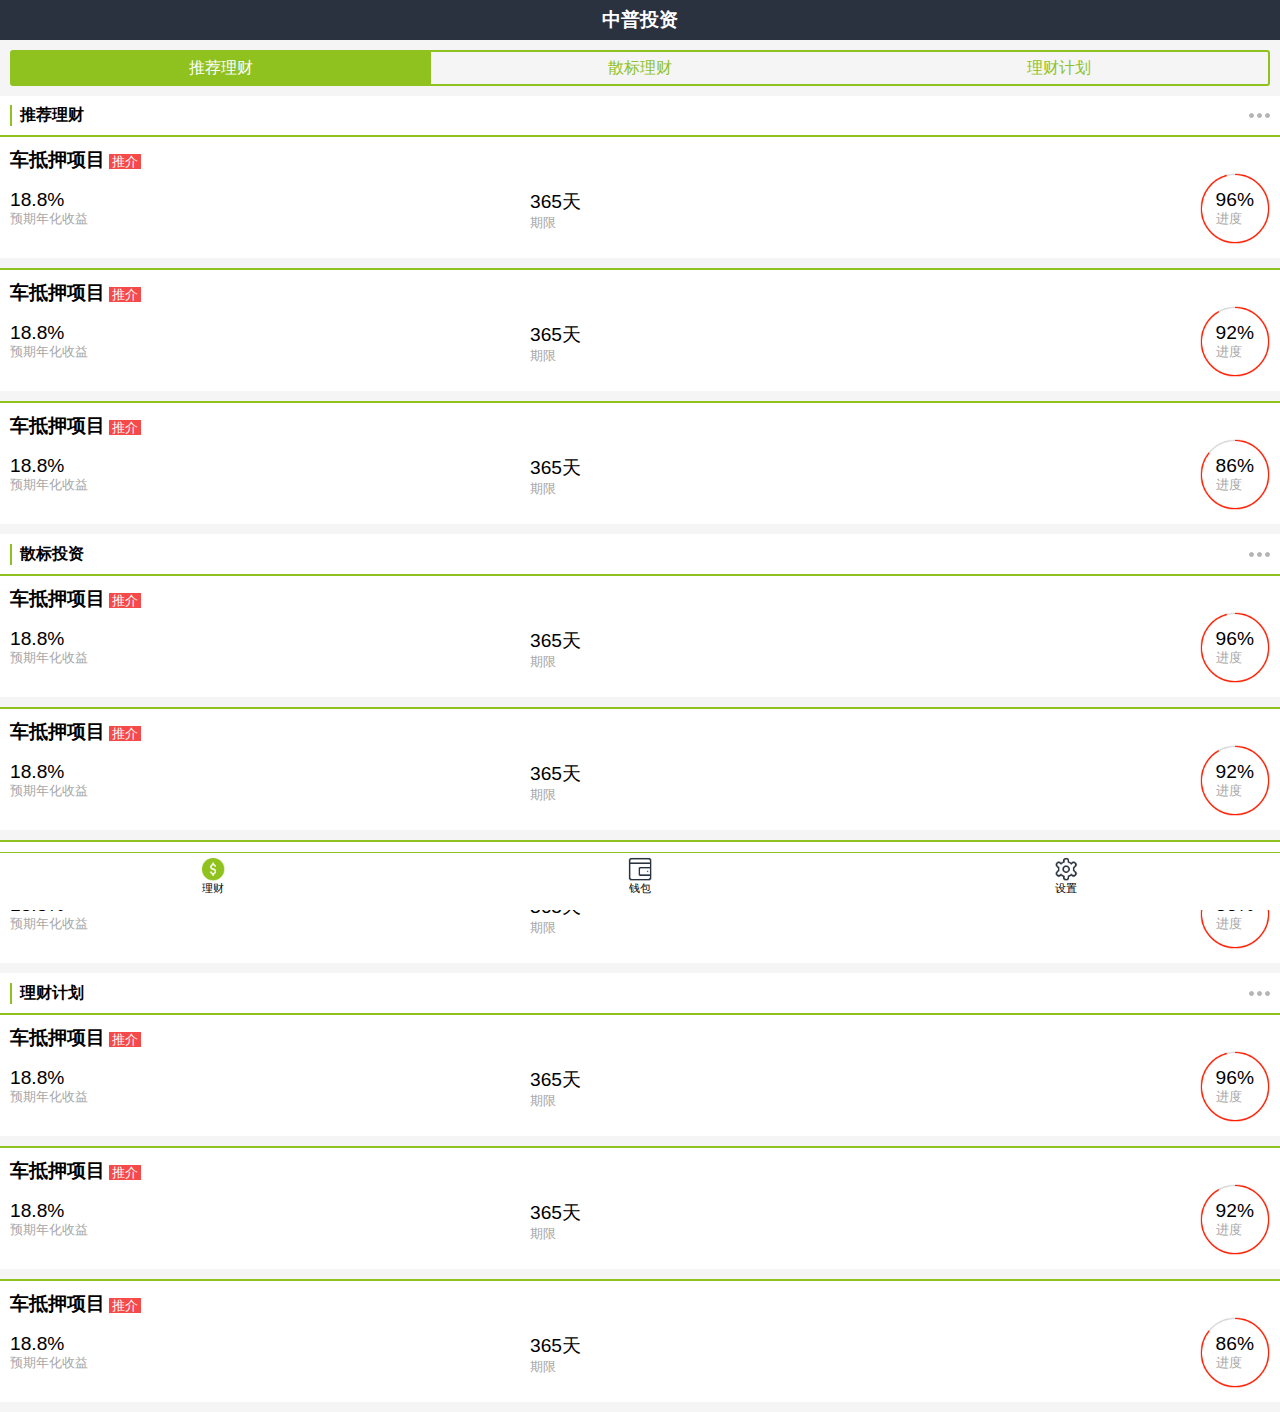
==== index.html @ 055b8732 "P2P理财产品H5页面-列表页和订购详情页" ====
<!DOCTYPE html>
<html>

	<head>
		<meta charset="utf-8" />
		<meta name="viewport" content="width=device-width,initial-scale=1,minimum-scale=1,maximum-scale=1,user-scalable=no" />
		<title>中普投资</title>
		<link rel="stylesheet" type="text/css" href="css/init-mobi.css"/>
		<link rel="stylesheet" type="text/css" href="css/resources.css"/>
		<style>
			.xc-bar-nav{ background-color: #2a323f;}
			.xc-bar-nav .xc-title{color: #fff;}
			.xc-container{padding-bottom: 44px;}
			.xc-table-view-cell{padding: 0; border-top: solid 2px #8fc21f; border-bottom: solid 10px #f5f5f5;}
			.xc-bar-tab{border-top: solid 1px #8fc21f; background-color: #fff;}
			
			/* nav */
			.topbar{top: 40px; height: auto; padding: 10px; background-color: #f5f5f5;}
			#nav{display: table; width: 100%; border: solid 2px #8fc21f; border-radius: 3px;}
			#nav li{display:table-cell;}
			#nav li a{display: block; height: 2em; line-height: 2em; text-align:center; color: #8fc21f; overflow:hidden;}
			#nav li a:hover{text-decoration: none; color:#dedede;}
			#nav li.xc-current a{background:#8fc21f; color:#fff;}
			
			/* container */
			#container{margin-bottom: 40px;}
			.section{margin-bottom: -95px; padding: 100px 0 0;}
			.section-bar-nav{margin-top: 5px; height: 30px; padding: 0 10px;}
			.section-title{font-size: 1em; padding-left: 8px; border-left: solid 2px #8fc21f;}
			.section-more{margin-top: 8px; width: 21px; height: 5px;}
			.xc-table-view-cell a{display: block; padding: 10px;}
			.xc-table-view-cell a:active{background-color: #f5f5f5;}
			
			.pro-title{}
			.pro-title h3{display: inline-block;}
			.rcmd{font-size: 0.8em; padding: 0 0.2em; background-color: #f64a4a; color: #fff;}
			.para{overflow: hidden;}
			.para-group{padding: 1em;}
			.para-group:first-child{padding-left: 0; width: 40%;}
			.para-group:last-child{position: relative;}
			.para-group canvas{width: 100%; height: 100%; position: absolute; left: 0; top: 0;}
			.para-v{font-size: 1.2em;}
			.para-k{font-size: 0.8em; color: #a7a7a7;}
			
			/*bottom-tab*/
			.xc-bar-tab{bottom: -0.6em;}
			.xc-tab-item{position: relative; top: -0.3em; -webkit-transform: scale(0.7); transform: scale(0.7);} 
			.xc-tab-item .xc-icon{width: 2em; height: 2em;}			
		</style>
	</head>

	<body>
		
		<header class="xc-bar xc-bar-nav">
			<h1 class="xc-title">中普投资</h1>
		</header>
		
		<div class="xc-container">
			<div class="xc-bar topbar">
				<nav id="nav" class="xc-segmented-control">
					<li class="xc-current"><a class="xc-control-item" href="#section_1">推荐理财</a></li>
					<li><a href="#section_2">散标理财</a></li>
					<li><a href="#section_3">理财计划</a></li>
				</nav>
			</div>
			
			<div id="container" class="xc-segmented-content">
				<div class="xc-control-content section" id="section_1">
					<div class="section-bar-nav">
						<h2 class="fl section-title">推荐理财</h2>
						<a class="fr xc-icon icon-more section-more"></a>
					</div>
					<ul class="xc-table-view pro-list">
						<li class="xc-table-view-cell">
							<a class="pro-item" href="#">
								<div class="pro-title">
									<h3>车抵押项目</h3>
									<em class="rcmd">推介</em>
								</div>
								<div class="para">
									<div class="fl para-group">
										<p class="para-v">18.8%</p>
										<p class="para-k">预期年化收益</p>
									</div>
									<div class="fl para-group">
										<p class="para-v">365天</p>
										<p class="para-k">期限</p>
									</div>
									<div class="fr para-group">
										<p class="para-v">96%</p>
										<p class="para-k">进度</p>
										<canvas width="100" height="100" data-percent = "0.96"></canvas>
									</div>
								</div>
							</a>
						</li>
						<li class="xc-table-view-cell">
							<a class="pro-item" href="#">
								<div class="pro-title">
									<h3>车抵押项目</h3>
									<em class="rcmd">推介</em>
								</div>
								<div class="para">
									<div class="fl para-group">
										<p class="para-v">18.8%</p>
										<p class="para-k">预期年化收益</p>
									</div>
									<div class="fl para-group">
										<p class="para-v">365天</p>
										<p class="para-k">期限</p>
									</div>
									<div class="fr para-group">
										<p class="para-v">92%</p>
										<p class="para-k">进度</p>
										<canvas width="100" height="100" data-percent = "0.92"></canvas>
									</div>
								</div>
							</a>
						</li>
						<li class="xc-table-view-cell">
							<a class="pro-item" href="#">
								<div class="pro-title">
									<h3>车抵押项目</h3>
									<em class="rcmd">推介</em>
								</div>
								<div class="para">
									<div class="fl para-group">
										<p class="para-v">18.8%</p>
										<p class="para-k">预期年化收益</p>
									</div>
									<div class="fl para-group">
										<p class="para-v">365天</p>
										<p class="para-k">期限</p>
									</div>
									<div class="fr para-group">
										<p class="para-v">86%</p>
										<p class="para-k">进度</p>
										<canvas width="100" height="100" data-percent = "0.86"></canvas>
									</div>
								</div>
							</a>
						</li>
					</ul>
				</div>
				<div class="xc-control-content section" id="section_2">
					<div class="section-bar-nav">
						<h2 class="fl section-title">散标投资</h2>
						<a class="fr xc-icon icon-more section-more"></a>
					</div>
					<ul class="xc-table-view pro-list">
						<li class="xc-table-view-cell">
							<a class="pro-item" href="#">
								<div class="pro-title">
									<h3>车抵押项目</h3>
									<em class="rcmd">推介</em>
								</div>
								<div class="para">
									<div class="fl para-group">
										<p class="para-v">18.8%</p>
										<p class="para-k">预期年化收益</p>
									</div>
									<div class="fl para-group">
										<p class="para-v">365天</p>
										<p class="para-k">期限</p>
									</div>
									<div class="fr para-group">
										<p class="para-v">96%</p>
										<p class="para-k">进度</p>
										<canvas width="100" height="100" data-percent = "0.96"></canvas>
									</div>
								</div>
							</a>
						</li>
						<li class="xc-table-view-cell">
							<a class="pro-item" href="#">
								<div class="pro-title">
									<h3>车抵押项目</h3>
									<em class="rcmd">推介</em>
								</div>
								<div class="para">
									<div class="fl para-group">
										<p class="para-v">18.8%</p>
										<p class="para-k">预期年化收益</p>
									</div>
									<div class="fl para-group">
										<p class="para-v">365天</p>
										<p class="para-k">期限</p>
									</div>
									<div class="fr para-group">
										<p class="para-v">92%</p>
										<p class="para-k">进度</p>
										<canvas width="100" height="100" data-percent = "0.92"></canvas>
									</div>
								</div>
							</a>
						</li>
						<li class="xc-table-view-cell">
							<a class="pro-item" href="#">
								<div class="pro-title">
									<h3>车抵押项目</h3>
									<em class="rcmd">推介</em>
								</div>
								<div class="para">
									<div class="fl para-group">
										<p class="para-v">18.8%</p>
										<p class="para-k">预期年化收益</p>
									</div>
									<div class="fl para-group">
										<p class="para-v">365天</p>
										<p class="para-k">期限</p>
									</div>
									<div class="fr para-group">
										<p class="para-v">86%</p>
										<p class="para-k">进度</p>
										<canvas width="100" height="100" data-percent = "0.86"></canvas>
									</div>
								</div>
							</a>
						</li>
					</ul>
				</div>
				<div class="xc-control-content section" id="section_3">
				<div class="section-bar-nav">
						<h2 class="fl section-title">理财计划</h2>
						<a class="fr xc-icon icon-more section-more"></a>
					</div>
					<ul class="xc-table-view pro-list">
						<li class="xc-table-view-cell">
							<a class="pro-item" href="#">
								<div class="pro-title">
									<h3>车抵押项目</h3>
									<em class="rcmd">推介</em>
								</div>
								<div class="para">
									<div class="fl para-group">
										<p class="para-v">18.8%</p>
										<p class="para-k">预期年化收益</p>
									</div>
									<div class="fl para-group">
										<p class="para-v">365天</p>
										<p class="para-k">期限</p>
									</div>
									<div class="fr para-group">
										<p class="para-v">96%</p>
										<p class="para-k">进度</p>
										<canvas width="100" height="100" data-percent = "0.96"></canvas>
									</div>
								</div>
							</a>
						</li>
						<li class="xc-table-view-cell">
							<a class="pro-item" href="#">
								<div class="pro-title">
									<h3>车抵押项目</h3>
									<em class="rcmd">推介</em>
								</div>
								<div class="para">
									<div class="fl para-group">
										<p class="para-v">18.8%</p>
										<p class="para-k">预期年化收益</p>
									</div>
									<div class="fl para-group">
										<p class="para-v">365天</p>
										<p class="para-k">期限</p>
									</div>
									<div class="fr para-group">
										<p class="para-v">92%</p>
										<p class="para-k">进度</p>
										<canvas width="100" height="100" data-percent = "0.92"></canvas>
									</div>
								</div>
							</a>
						</li>
						<li class="xc-table-view-cell">
							<a class="pro-item" href="#">
								<div class="pro-title">
									<h3>车抵押项目</h3>
									<em class="rcmd">推介</em>
								</div>
								<div class="para">
									<div class="fl para-group">
										<p class="para-v">18.8%</p>
										<p class="para-k">预期年化收益</p>
									</div>
									<div class="fl para-group">
										<p class="para-v">365天</p>
										<p class="para-k">期限</p>
									</div>
									<div class="fr para-group">
										<p class="para-v">86%</p>
										<p class="para-k">进度</p>
										<canvas width="100" height="100" data-percent = "0.86"></canvas>
									</div>
								</div>
							</a>
						</li>
					</ul>
				</div>
			</div>
		</div>
		
		<nav class="xc-bar xc-bar-tab">
			<a class="xc-tab-item" href="#">
				<i class="xc-icon icon-coin on"></i>
				<span class="xc-tab-label">理财</span>
			</a>
			<a class="xc-tab-item" href="#">
				<i class="xc-icon icon-purse"></i>
				<span class="xc-tab-label">钱包</span>
			</a>
			<a class="xc-tab-item" href="#">
				<i class="xc-icon icon-setting"></i>
				<span class="xc-tab-label">设置</span>
			</a>
		</nav>
		<script src="js/jquery-1.7.1.min.js" type="text/javascript" charset="utf-8"></script>
		<script src="js/jquery.scrollTo.js" type="text/javascript" charset="utf-8"></script>
		<script src="js/jq.nav.min.js" type="text/javascript" charset="utf-8"></script>
		<script type="text/javascript">
			$(function(){
				//带环状百分比的参数组
				var paraGroup = document.querySelectorAll(".para-group");
				console.log(paraGroup);
				init();
				
				function init(){
					bind();
					showPies();
					
					$('#nav').onePageNav({
						currentClass: 'xc-current',
						filter: ':not(.external)',
						scrollThreshold: 0.25
					}); 
				}
				
				function bind(){
					
				}
				
				//页面加载完成后跑一遍这个函数，根据canvas上的data-percent为每个canvas刷环状图
				function showPies(){
					var cvs, ctx, r, percent;
						
					[].forEach.call(paraGroup, function(o, i, arr){
						console.log(o, i);
						cvs = o.querySelector("canvas");
						
						if (cvs){
							ctx = cvs.getContext('2d');
							r = cvs.width / 2;
							percent = cvs.dataset.percent;
							endAngle = Math.PI * (  2 * percent - 0.5 );
							
							ctx.beginPath(); 
							ctx.arc(r, r, r - 2, -Math.PI*0.5, Math.PI*1.5, false); 
							ctx.lineWidth = 2.0; 
							ctx.strokeStyle = "#d8d8d8"; 
							ctx.stroke();
							
							ctx.beginPath(); 
							ctx.arc(r, r, r - 2, -Math.PI*0.5, endAngle, false); 
							ctx.lineWidth = 2.0; 
							ctx.strokeStyle = "#ff1e00"; 
							ctx.stroke();
						}
					});
				}
				
			});
		</script>
	</body>
</html>
---- css/init-mobi.css ----
/*初始化默认css*/
@charset "utf-8";
*{margin:0; padding:0;}img{border:0;}li{list-style:none;}em,i{font-style:normal;}
* {-webkit-box-sizing: border-box;-webkit-user-select:none; -webkit-tap-highlight-color:rgba(255, 255, 255, 0);}
*:not(input,textarea){-webkit-box-sizing: border-box;-webkit-user-select:none;}input[type=button]{-webkit-appearance:none;outline:none}
a,a:link,a:visited,a:hover,a:active{color: #000; text-decoration:none; border: none;}::-webkit-input-placeholder { color:#666; }input:-moz-placeholder { color:#666; }
iframe {width: 0;height: 0;line-height: 0;overflow: hidden}
html {-ms-touch-action: none;}
input,textarea{-webkit-user-select: auto;}
body{background:#fff; font-family:"Microsoft YaHei",Helvetica; font-size: 1em;}
html,body{height: 100%;}
/* css common */
.clearfix:after {content: "."; display: block; height:0; clear:both; visibility: hidden;}
.clearfix { *zoom:1; }
.ellipsis{text-overflow: ellipsis; overflow: hidden;  word-break: break-all; white-space: nowrap;}
.fl{float: left;}
.fr{float: right;}

/*********************** "css  "xc-" common" ***********************/
.xc-icon{background-repeat: no-repeat; background-position: center; background-size: cover;}
.xc-progress-bar{width: 100%; height: 8px; border-radius: 5px; overflow: hidden;}
.xc-progress-bar b{display: block; height: 100%;}
/************************   "xc-"   styles   **************************/
.xc-bar{height: 44px; position: fixed; left: 0; right: 0; z-index: 10;}
.xc-bar-nav{top: 0; line-height: 40px; }
.xc-btn-nav{}
.xc-btn-nav .xc-icon{vertical-align: middle;}
.xc-btn-nav .xc-nav-label{vertical-align: middle;}

.xc-title{text-align: center;}
h1.xc-title{font-size: 1.2em;}
h2.xc-title{font-size: 1em;}
.xc-bar .xc-title{display: inline-block; width: auto; margin: 0 auto; line-height: 40px;  position: absolute; left: 40px; right: 40px; overflow: hidden; text-overflow: ellipsis;}
.xc-table-view{}
.xc-table-view-cell{padding: 10px; overflow: hidden;}

.xc-bar-tab{display: table; width: 100%; bottom: 0;}
.xc-tab-item{font-size: 1em; display: table-cell; text-align: center;}
.xc-tab-item .xc-icon{display: block; margin: 2px auto;}
.xc-tab-item .xc-tab-label{margin: 0;}

.xc-bar-control{bottom: 0;}
---- css/resources.css ----
.icon-more{background-image: url(../img/icon-ellipsis_21_5.png);}
.icon-coin{background-image: url(../img/icon-coin-black_30_30.png);}
.icon-coin.on{background-image: url(../img/icon-coin-green_30_30.png);}
.icon-purse{background-image: url(../img/icon-purse-black_30_30.png);}
.icon-purse.on{background-image: url(../img/icon-purse-green_30_30.png);}
.icon-setting{background-image: url(../img/icon-setting-black_30_30.png);}
.icon-setting.on{background-image: url(../img/icon-setting-green_30_30.png);}
.icon-arrow-left{background-image: url(../img/icon-arrow-left_36_36.png);}
.icon-rmb{background-image: url(../img/icon-rmb-white_20_20.png);}
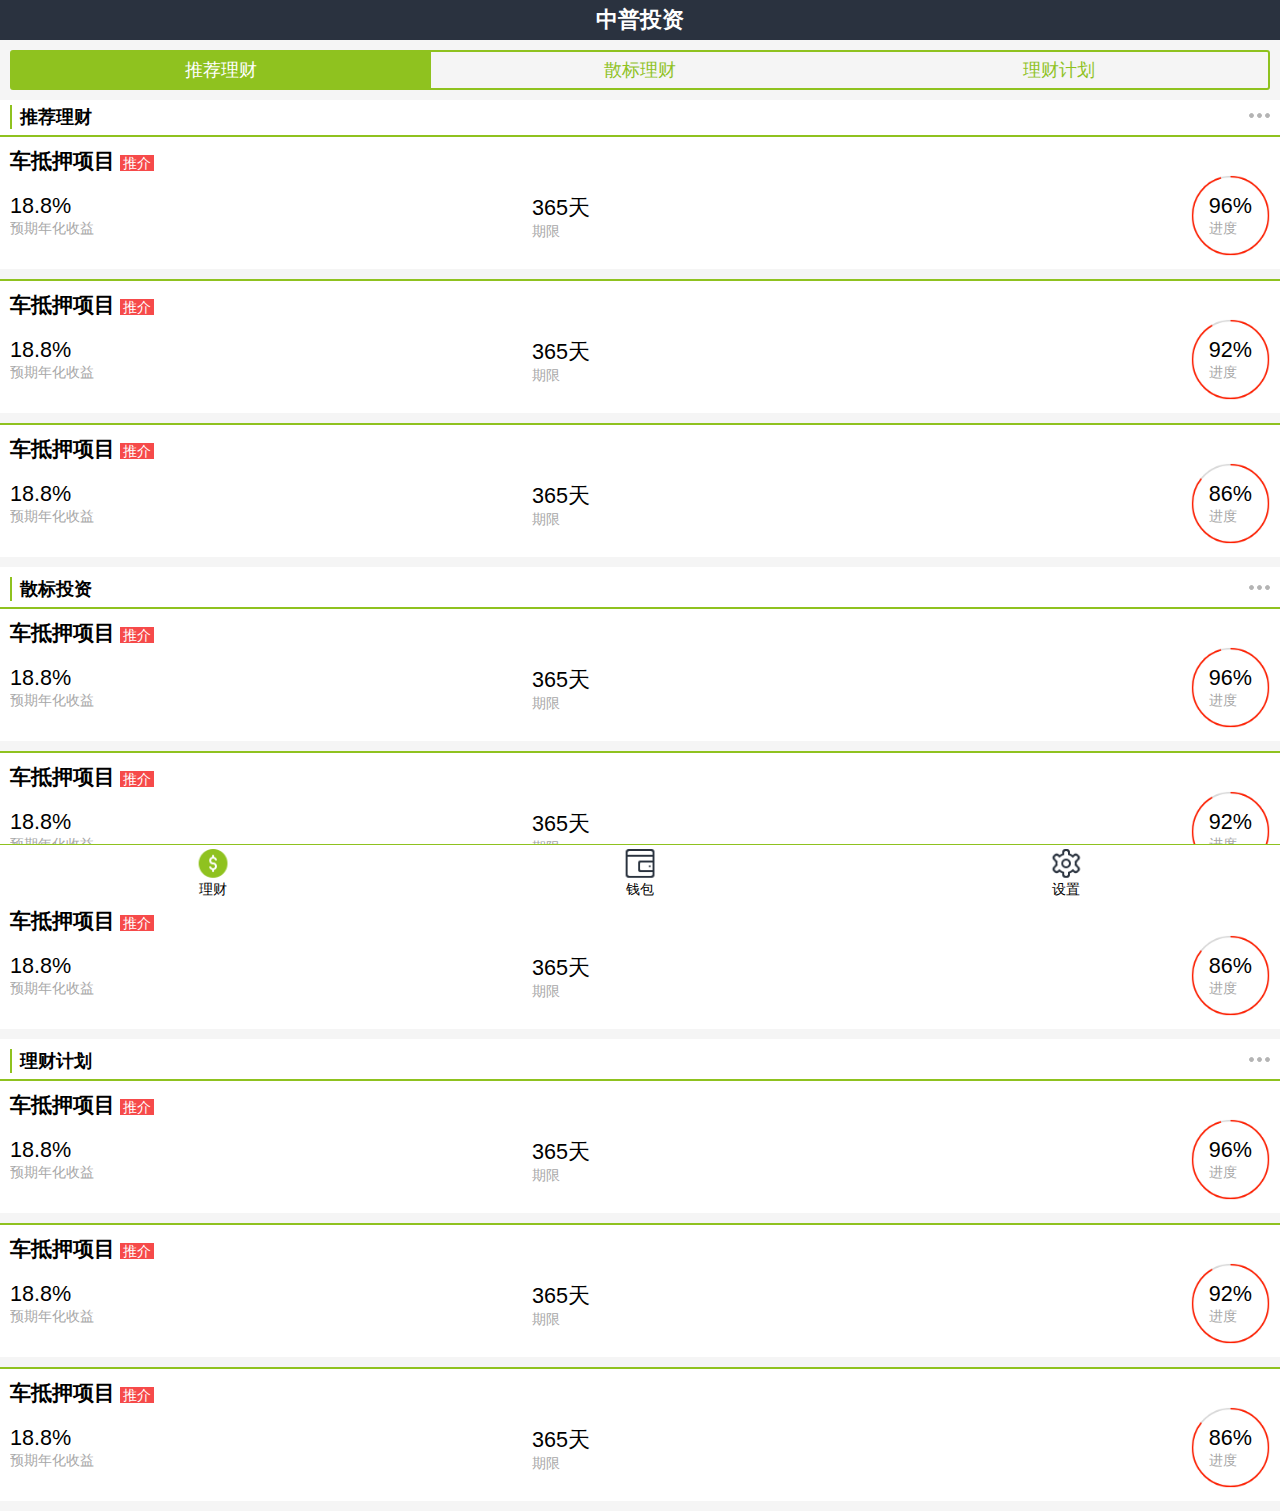
==== commit 3b6aa0b4: "完成理财模块设计稿1-5" ====
--- a/index.html
+++ b/index.html
@@ -26,7 +26,7 @@
 			#container{margin-bottom: 40px;}
 			.section{margin-bottom: -95px; padding: 100px 0 0;}
 			.section-bar-nav{margin-top: 5px; height: 30px; padding: 0 10px;}
-			.section-title{font-size: 1em; padding-left: 8px; border-left: solid 2px #8fc21f;}
+			.section-title{}
 			.section-more{margin-top: 8px; width: 21px; height: 5px;}
 			.xc-table-view-cell a{display: block; padding: 10px;}
 			.xc-table-view-cell a:active{background-color: #f5f5f5;}
@@ -43,8 +43,8 @@
 			.para-k{font-size: 0.8em; color: #a7a7a7;}
 			
 			/*bottom-tab*/
-			.xc-bar-tab{bottom: -0.6em;}
-			.xc-tab-item{position: relative; top: -0.3em; -webkit-transform: scale(0.7); transform: scale(0.7);} 
+			.xc-bar-tab{bottom: -0.5em;}
+			.xc-tab-item{position: relative; top: -0.2em; -webkit-transform: scale(0.8); transform: scale(0.8);} 
 			.xc-tab-item .xc-icon{width: 2em; height: 2em;}			
 		</style>
 	</head>
--- a/css/init-mobi.css
+++ b/css/init-mobi.css
@@ -9,23 +9,42 @@
 input,textarea{-webkit-user-select: auto;}
 body{background:#fff; font-family:"Microsoft YaHei",Helvetica; font-size: 1em;}
 html,body{height: 100%;}
+
+/*适配设备尺寸*/
+@media only screen and (max-width: 320px) {
+	body{font-size: 12px;}
+}
+@media only screen and (min-width: 321px) and (max-width: 640px) {
+	body{font-size: 14px;}
+}
+@media only screen and (min-width: 641px) and (max-width: 960px) {
+	body{font-size: 16px;}
+}
+@media only screen and (min-width: 961px) {
+	body{font-size: 18px;}
+}
+
 /* css common */
 .clearfix:after {content: "."; display: block; height:0; clear:both; visibility: hidden;}
 .clearfix { *zoom:1; }
 .ellipsis{text-overflow: ellipsis; overflow: hidden;  word-break: break-all; white-space: nowrap;}
 .fl{float: left;}
 .fr{float: right;}
+.hide{display: none;}
 
 /*********************** "css  "xc-" common" ***********************/
 .xc-icon{background-repeat: no-repeat; background-position: center; background-size: cover;}
 .xc-progress-bar{width: 100%; height: 8px; border-radius: 5px; overflow: hidden;}
 .xc-progress-bar b{display: block; height: 100%;}
+
+.xc-icon-label{}
+.xc-icon-label .xc-icon, .xc-icon-label .xc-label{display: inline-block; vertical-align: middle;}
+.xc-icon-label .xc-label{margin: 0 5px;}
 /************************   "xc-"   styles   **************************/
 .xc-bar{height: 44px; position: fixed; left: 0; right: 0; z-index: 10;}
 .xc-bar-nav{top: 0; line-height: 40px; }
 .xc-btn-nav{}
-.xc-btn-nav .xc-icon{vertical-align: middle;}
-.xc-btn-nav .xc-nav-label{vertical-align: middle;}
+.xc-btn-nav .xc-icon, .xc-btn-nav .xc-nav-label{vertical-align: middle;}
 
 .xc-title{text-align: center;}
 h1.xc-title{font-size: 1.2em;}
@@ -40,3 +59,8 @@
 .xc-tab-item .xc-tab-label{margin: 0;}
 
 .xc-bar-control{bottom: 0;}
+/*************************************************************/
+
+/************************ page common *************************/
+.section-title{font-size: 1em; padding-left: 8px; border-left: solid 2px #8fc21f;}
+
--- a/css/resources.css
+++ b/css/resources.css
@@ -7,3 +7,4 @@
 .icon-setting.on{background-image: url(../img/icon-setting-green_30_30.png);}
 .icon-arrow-left{background-image: url(../img/icon-arrow-left_36_36.png);}
 .icon-rmb{background-image: url(../img/icon-rmb-white_20_20.png);}
+.icon-protect{background-image: url(../img/icon-protect3_18_18.png);}
